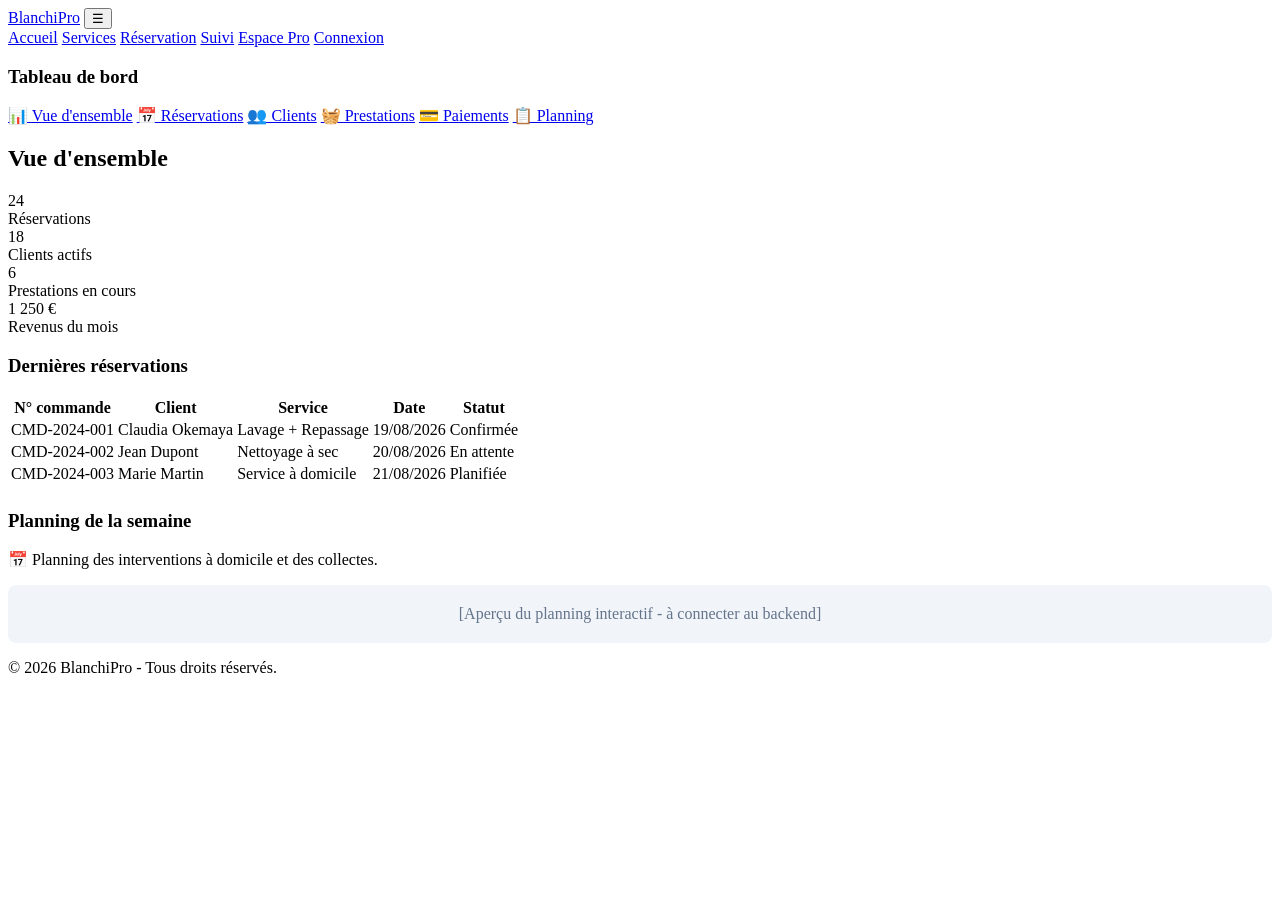
==== espace-pro.html @ ff361351 "Create espace-pro.html" ====
<!DOCTYPE html>
<html lang="fr">
<head>
  <meta charset="UTF-8">
  <meta name="viewport" content="width=device-width, initial-scale=1.0">
  <title>Espace Professionnel - BlanchiPro</title>
  <link rel="stylesheet" href="css/style.css">
</head>
<body>
  <header class="navbar">
    <div class="container nav-container">
      <a href="index.html" class="logo">BlanchiPro</a>
      <button class="nav-toggle" id="navToggle" aria-label="Menu">☰</button>
      <nav class="nav-menu" id="navMenu">
        <a href="index.html">Accueil</a>
        <a href="services.html">Services</a>
        <a href="reservation.html">Réservation</a>
        <a href="suivi.html">Suivi</a>
        <a href="espace-pro.html" class="active">Espace Pro</a>
        <a href="login.html" class="btn btn-outline">Connexion</a>
      </nav>
    </div>
  </header>

  <main class="container">
    <div class="dashboard">
      <aside class="sidebar">
        <h3>Tableau de bord</h3>
        <a href="#" class="active">📊 Vue d'ensemble</a>
        <a href="#">📅 Réservations</a>
        <a href="#">👥 Clients</a>
        <a href="#">🧺 Prestations</a>
        <a href="#">💳 Paiements</a>
        <a href="#">📋 Planning</a>
      </aside>

      <section class="dashboard-main">
        <h1>Vue d'ensemble</h1>

        <div class="stats-grid">
          <div class="stat-card">
            <div class="number">24</div>
            <div class="label">Réservations</div>
          </div>
          <div class="stat-card">
            <div class="number">18</div>
            <div class="label">Clients actifs</div>
          </div>
          <div class="stat-card">
            <div class="number">6</div>
            <div class="label">Prestations en cours</div>
          </div>
          <div class="stat-card">
            <div class="number">1 250 €</div>
            <div class="label">Revenus du mois</div>
          </div>
        </div>

        <div class="card">
          <h3>Dernières réservations</h3>
          <div class="table-container">
            <table>
              <thead>
                <tr>
                  <th>N° commande</th>
                  <th>Client</th>
                  <th>Service</th>
                  <th>Date</th>
                  <th>Statut</th>
                </tr>
              </thead>
              <tbody>
                <tr>
                  <td>CMD-2024-001</td>
                  <td>Claudia Okemaya</td>
                  <td>Lavage + Repassage</td>
                  <td>19/08/2026</td>
                  <td><span class="badge badge-success">Confirmée</span></td>
                </tr>
                <tr>
                  <td>CMD-2024-002</td>
                  <td>Jean Dupont</td>
                  <td>Nettoyage à sec</td>
                  <td>20/08/2026</td>
                  <td><span class="badge badge-warning">En attente</span></td>
                </tr>
                <tr>
                  <td>CMD-2024-003</td>
                  <td>Marie Martin</td>
                  <td>Service à domicile</td>
                  <td>21/08/2026</td>
                  <td><span class="badge badge-info">Planifiée</span></td>
                </tr>
              </tbody>
            </table>
          </div>
        </div>

        <div class="card" style="margin-top:24px;">
          <h3>Planning de la semaine</h3>
          <p>📅 Planning des interventions à domicile et des collectes.</p>
          <div style="background:#F1F5F9; padding:20px; border-radius:8px; text-align:center; color:#64748B;">
            [Aperçu du planning interactif - à connecter au backend]
          </div>
        </div>
      </section>
    </div>
  </main>

  <footer class="footer">
    <div class="container">
      <p>&copy; 2026 BlanchiPro - Tous droits réservés.</p>
    </div>
  </footer>

  <script src="js/main.js"></script>
</body>
</html>
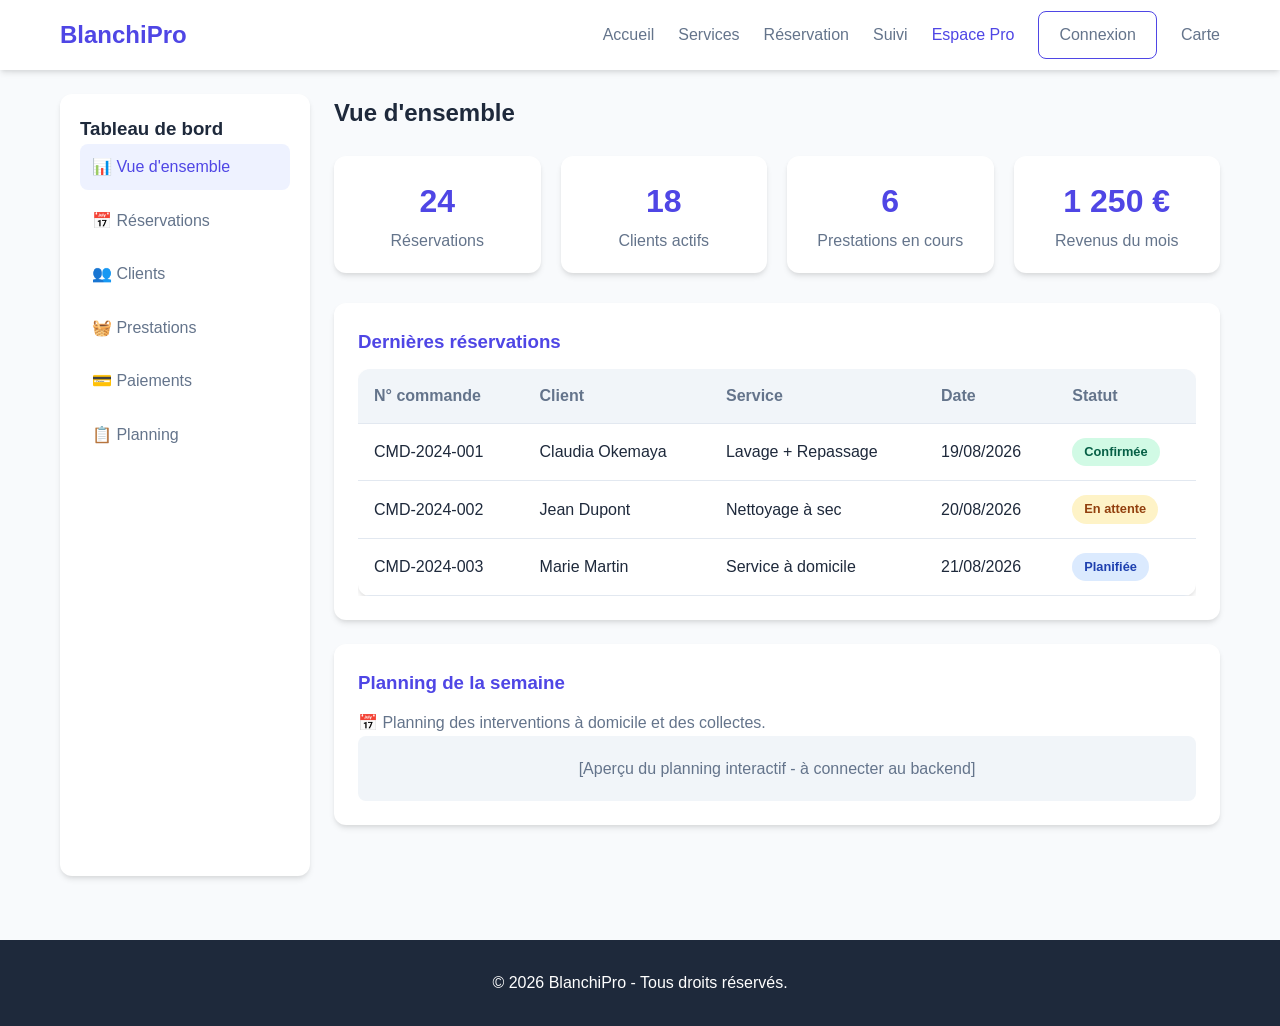
==== commit f7eb958e: "Update espace-pro.html" ====
--- a/espace-pro.html
+++ b/espace-pro.html
@@ -18,6 +18,7 @@
         <a href="suivi.html">Suivi</a>
         <a href="espace-pro.html" class="active">Espace Pro</a>
         <a href="login.html" class="btn btn-outline">Connexion</a>
+        <a href="map.html">Carte</a>
       </nav>
     </div>
   </header>
--- a/css/style.css
+++ b/css/style.css
@@ -0,0 +1,485 @@
+:root {
+  --primary: #4F46E5;
+  --primary-dark: #3730A3;
+  --secondary: #0EA5E9;
+  --accent: #10B981;
+  --bg: #F8FAFC;
+  --white: #FFFFFF;
+  --text: #1E293B;
+  --text-light: #64748B;
+  --border: #E2E8F0;
+  --shadow: 0 4px 6px -1px rgba(0,0,0,0.1), 0 2px 4px -1px rgba(0,0,0,0.06);
+  --radius: 12px;
+}
+
+* {
+  margin: 0;
+  padding: 0;
+  box-sizing: border-box;
+}
+
+body {
+  font-family: 'Segoe UI', Tahoma, Geneva, Verdana, sans-serif;
+  background: var(--bg);
+  color: var(--text);
+  line-height: 1.6;
+}
+
+.container {
+  max-width: 1200px;
+  margin: 0 auto;
+  padding: 0 20px;
+}
+
+a {
+  text-decoration: none;
+  color: inherit;
+}
+
+/* Navbar */
+.navbar {
+  background: var(--white);
+  box-shadow: var(--shadow);
+  position: sticky;
+  top: 0;
+  z-index: 50;
+}
+
+.nav-container {
+  display: flex;
+  align-items: center;
+  justify-content: space-between;
+  height: 70px;
+}
+
+.logo {
+  font-size: 1.5rem;
+  font-weight: 700;
+  color: var(--primary);
+}
+
+.nav-menu {
+  display: flex;
+  gap: 24px;
+  align-items: center;
+}
+
+.nav-menu a {
+  font-weight: 500;
+  color: var(--text-light);
+  transition: color 0.2s;
+}
+
+.nav-menu a:hover,
+.nav-menu a.active {
+  color: var(--primary);
+}
+
+.btn {
+  display: inline-block;
+  padding: 10px 20px;
+  border-radius: 8px;
+  font-weight: 600;
+  cursor: pointer;
+  border: none;
+  transition: 0.2s;
+  text-align: center;
+}
+
+.btn-primary {
+  background: var(--primary);
+  color: white;
+}
+
+.btn-primary:hover {
+  background: var(--primary-dark);
+}
+
+.btn-outline {
+  background: transparent;
+  border: 1px solid var(--primary);
+  color: var(--primary);
+}
+
+.btn-outline:hover {
+  background: var(--primary);
+  color: white;
+}
+
+.nav-toggle {
+  display: none;
+  background: none;
+  border: none;
+  font-size: 1.8rem;
+  cursor: pointer;
+  color: var(--text);
+}
+
+/* Hero */
+.hero {
+  background: linear-gradient(135deg, #4F46E5 0%, #0EA5E9 100%);
+  color: white;
+  padding: 80px 0;
+  text-align: center;
+}
+
+.hero h1 {
+  font-size: 2.8rem;
+  margin-bottom: 16px;
+}
+
+.hero p {
+  font-size: 1.2rem;
+  max-width: 600px;
+  margin: 0 auto 32px;
+}
+
+.hero .btn {
+  background: white;
+  color: var(--primary);
+  font-size: 1.1rem;
+  padding: 12px 30px;
+}
+
+.hero .btn:hover {
+  background: var(--bg);
+}
+
+/* Sections */
+.section {
+  padding: 60px 0;
+}
+
+.section-title {
+  text-align: center;
+  font-size: 2rem;
+  margin-bottom: 40px;
+}
+
+.grid {
+  display: grid;
+  gap: 24px;
+}
+
+.grid-3 {
+  grid-template-columns: repeat(3, 1fr);
+}
+
+.grid-4 {
+  grid-template-columns: repeat(4, 1fr);
+}
+
+.card {
+  background: white;
+  border-radius: var(--radius);
+  padding: 24px;
+  box-shadow: var(--shadow);
+}
+
+.card h3 {
+  margin-bottom: 12px;
+  color: var(--primary);
+}
+
+.card p {
+  color: var(--text-light);
+}
+
+/* Forms */
+.form-group {
+  margin-bottom: 20px;
+}
+
+.form-group label {
+  display: block;
+  margin-bottom: 6px;
+  font-weight: 500;
+}
+
+.form-group input,
+.form-group select,
+.form-group textarea {
+  width: 100%;
+  padding: 12px;
+  border: 1px solid var(--border);
+  border-radius: 8px;
+  font-size: 1rem;
+}
+
+.form-row {
+  display: grid;
+  grid-template-columns: 1fr 1fr;
+  gap: 16px;
+}
+
+.alert {
+  padding: 16px;
+  border-radius: 8px;
+  margin-bottom: 20px;
+  font-weight: 500;
+}
+
+.alert-success {
+  background: #D1FAE5;
+  color: #065F46;
+  border: 1px solid #A7F3D0;
+}
+
+.hidden {
+  display: none;
+}
+
+/* Login tabs */
+.login-tabs {
+  display: flex;
+  gap: 12px;
+  margin-bottom: 20px;
+}
+
+.login-tab {
+  padding: 10px 20px;
+  border-radius: 8px;
+  cursor: pointer;
+  font-weight: 600;
+  background: #F1F5F9;
+  color: var(--text-light);
+  border: none;
+}
+
+.login-tab.active {
+  background: var(--primary);
+  color: white;
+}
+
+/* Steps */
+.steps {
+  display: flex;
+  justify-content: space-between;
+  margin: 40px 0;
+  flex-wrap: wrap;
+}
+
+.step {
+  flex: 1;
+  text-align: center;
+  position: relative;
+}
+
+.step::before {
+  content: '';
+  position: absolute;
+  top: 15px;
+  left: 0;
+  right: 0;
+  height: 2px;
+  background: var(--border);
+  z-index: 0;
+}
+
+.step:first-child::before {
+  left: 50%;
+}
+
+.step:last-child::before {
+  right: 50%;
+}
+
+.step-dot {
+  width: 30px;
+  height: 30px;
+  border-radius: 50%;
+  background: var(--border);
+  color: white;
+  display: flex;
+  align-items: center;
+  justify-content: center;
+  margin: 0 auto 10px;
+  position: relative;
+  z-index: 1;
+  font-weight: bold;
+}
+
+.step.active .step-dot {
+  background: var(--primary);
+}
+
+.step.done .step-dot {
+  background: var(--accent);
+}
+
+.step-label {
+  font-size: 0.9rem;
+  color: var(--text-light);
+}
+
+/* Tables */
+.table-container {
+  overflow-x: auto;
+}
+
+table {
+  width: 100%;
+  border-collapse: collapse;
+  background: white;
+  border-radius: var(--radius);
+  overflow: hidden;
+  box-shadow: var(--shadow);
+}
+
+th,
+td {
+  padding: 14px 16px;
+  text-align: left;
+  border-bottom: 1px solid var(--border);
+}
+
+th {
+  background: #F1F5F9;
+  color: var(--text-light);
+  font-weight: 600;
+}
+
+tr:hover {
+  background: #F8FAFC;
+}
+
+.badge {
+  display: inline-block;
+  padding: 4px 12px;
+  border-radius: 20px;
+  font-size: 0.8rem;
+  font-weight: 600;
+}
+
+.badge-success {
+  background: #D1FAE5;
+  color: #065F46;
+}
+
+.badge-warning {
+  background: #FEF3C7;
+  color: #92400E;
+}
+
+.badge-info {
+  background: #DBEAFE;
+  color: #1E40AF;
+}
+
+/* Dashboard */
+.dashboard {
+  display: grid;
+  grid-template-columns: 250px 1fr;
+  gap: 24px;
+  min-height: calc(100vh - 70px);
+  padding: 24px 0;
+}
+
+.sidebar {
+  background: white;
+  border-radius: var(--radius);
+  padding: 20px;
+  box-shadow: var(--shadow);
+}
+
+.sidebar a {
+  display: block;
+  padding: 10px 12px;
+  border-radius: 8px;
+  margin-bottom: 8px;
+  color: var(--text-light);
+  font-weight: 500;
+}
+
+.sidebar a.active,
+.sidebar a:hover {
+  background: #EEF2FF;
+  color: var(--primary);
+}
+
+.dashboard-main h1 {
+  margin-bottom: 24px;
+}
+
+.stats-grid {
+  display: grid;
+  grid-template-columns: repeat(4, 1fr);
+  gap: 20px;
+  margin-bottom: 30px;
+}
+
+.stat-card {
+  background: white;
+  border-radius: var(--radius);
+  padding: 20px;
+  box-shadow: var(--shadow);
+  text-align: center;
+}
+
+.stat-card .number {
+  font-size: 2rem;
+  font-weight: 700;
+  color: var(--primary);
+}
+
+.stat-card .label {
+  color: var(--text-light);
+}
+
+/* Footer */
+.footer {
+  background: var(--text);
+  color: white;
+  padding: 30px 0;
+  text-align: center;
+  margin-top: 40px;
+}
+
+.footer a {
+  color: #93C5FD;
+}
+
+/* Responsive */
+@media (max-width: 900px) {
+  .grid-3,
+  .grid-4 {
+    grid-template-columns: 1fr 1fr;
+  }
+  .stats-grid {
+    grid-template-columns: 1fr 1fr;
+  }
+  .dashboard {
+    grid-template-columns: 1fr;
+  }
+}
+
+@media (max-width: 600px) {
+  .grid-3,
+  .grid-4,
+  .form-row {
+    grid-template-columns: 1fr;
+  }
+  .stats-grid {
+    grid-template-columns: 1fr;
+  }
+  .nav-menu {
+    display: none;
+    flex-direction: column;
+    position: absolute;
+    top: 70px;
+    left: 0;
+    right: 0;
+    background: white;
+    padding: 20px;
+    box-shadow: var(--shadow);
+  }
+  .nav-menu.open {
+    display: flex;
+  }
+  .nav-toggle {
+    display: block;
+  }
+  .hero h1 {
+    font-size: 2rem;
+  }
+}
